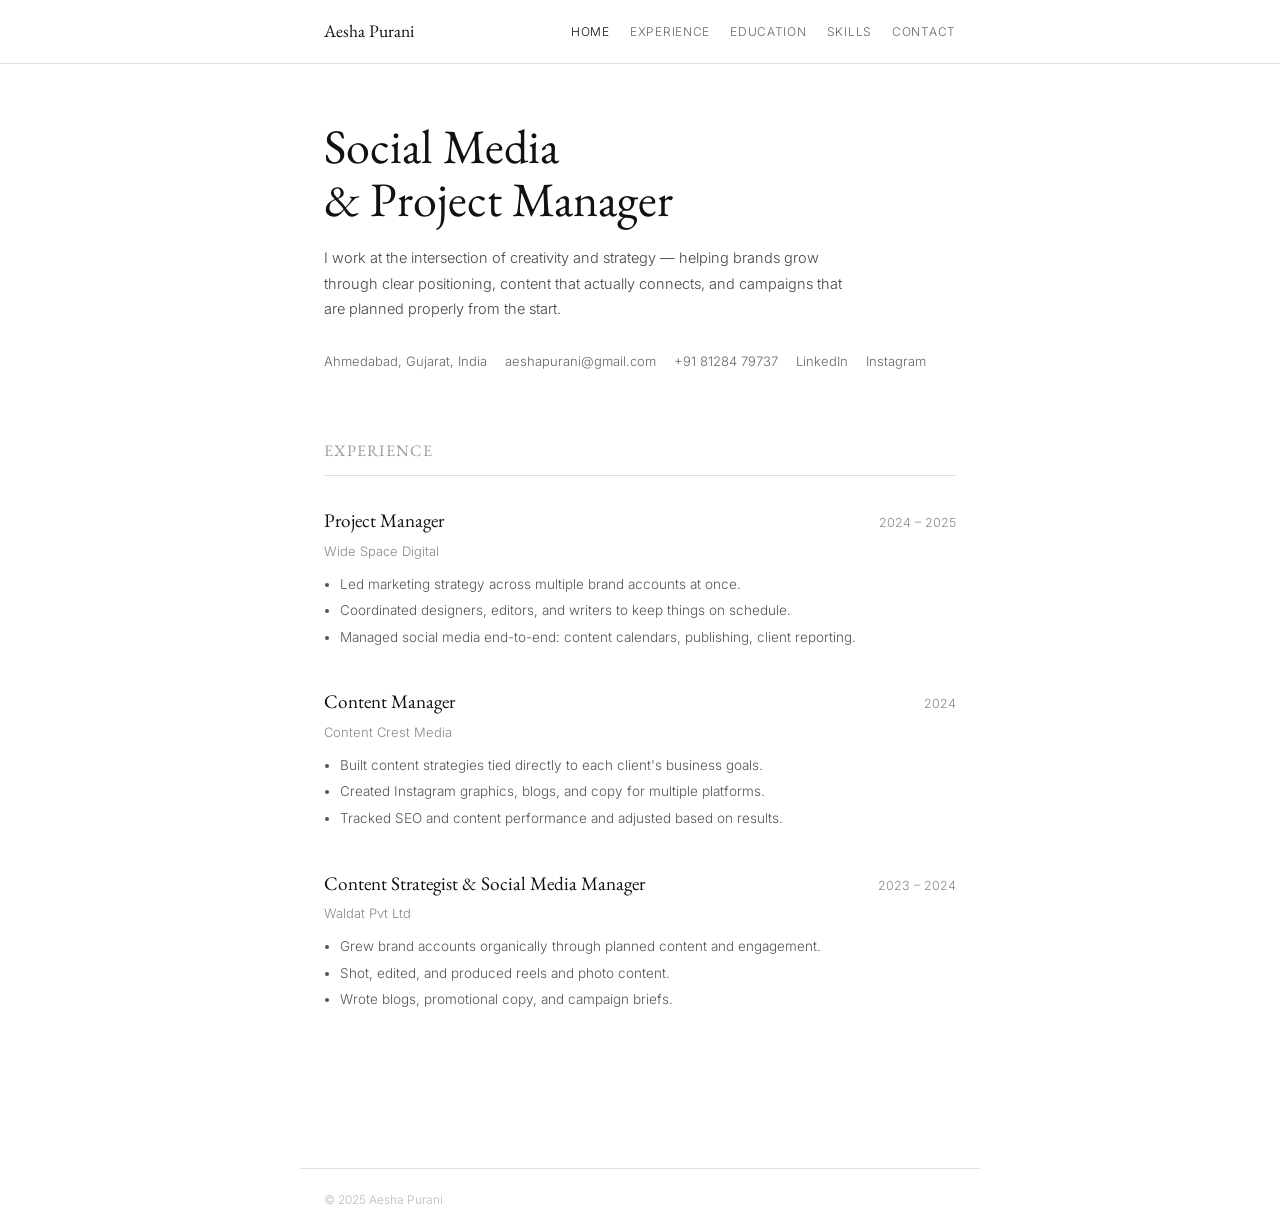
==== index.html @ ab7fec93 "Add files via upload" ====
<!DOCTYPE html>
<html lang="en">
<head>
  <meta charset="UTF-8">
  <meta name="viewport" content="width=device-width, initial-scale=1">
  <title>Aesha Purani</title>
  <link rel="stylesheet" href="style.css">
</head>
<body>
<header>
  <div class="header-inner">
    <a href="index.html" class="site-name">Aesha Purani</a>
    <nav>
      <a href="index.html" class="active">Home</a>
      <a href="experience.html">Experience</a>
      <a href="education.html">Education</a>
      <a href="skills.html">Skills</a>
      <a href="contact.html">Contact</a>
    </nav>
  </div>
</header>

<main>
  <div class="intro">
    <h1>Social Media<br>&amp; Project Manager</h1>
    <p>I work at the intersection of creativity and strategy — helping brands grow through clear positioning, content that actually connects, and campaigns that are planned properly from the start.</p>
    <div class="intro-meta">
      <span>Ahmedabad, Gujarat, India</span>
      <a href="mailto:aeshapurani@gmail.com">aeshapurani@gmail.com</a>
      <a href="tel:+918128479737">+91 81284 79737</a>
      <a href="http://linkedin.com/in/aesha-p-a12813244" target="_blank">LinkedIn</a>
      <a href="https://www.instagram.com/wildbreeeze" target="_blank">Instagram</a>
    </div>
  </div>

  <div class="section">
    <h2>Experience</h2>

    <div class="job">
      <div class="job-top">
        <span class="job-title">Project Manager</span>
        <span class="job-period">2024 – 2025</span>
      </div>
      <p class="job-company">Wide Space Digital</p>
      <ul>
        <li>Led marketing strategy across multiple brand accounts at once.</li>
        <li>Coordinated designers, editors, and writers to keep things on schedule.</li>
        <li>Managed social media end-to-end: content calendars, publishing, client reporting.</li>
      </ul>
    </div>

    <div class="job">
      <div class="job-top">
        <span class="job-title">Content Manager</span>
        <span class="job-period">2024</span>
      </div>
      <p class="job-company">Content Crest Media</p>
      <ul>
        <li>Built content strategies tied directly to each client's business goals.</li>
        <li>Created Instagram graphics, blogs, and copy for multiple platforms.</li>
        <li>Tracked SEO and content performance and adjusted based on results.</li>
      </ul>
    </div>

    <div class="job">
      <div class="job-top">
        <span class="job-title">Content Strategist &amp; Social Media Manager</span>
        <span class="job-period">2023 – 2024</span>
      </div>
      <p class="job-company">Waldat Pvt Ltd</p>
      <ul>
        <li>Grew brand accounts organically through planned content and engagement.</li>
        <li>Shot, edited, and produced reels and photo content.</li>
        <li>Wrote blogs, promotional copy, and campaign briefs.</li>
      </ul>
    </div>
  </div>
</main>

<footer>© 2025 Aesha Purani</footer>
</body>
</html>
---- style.css ----
@import url('https://fonts.googleapis.com/css2?family=EB+Garamond:ital,wght@0,400;0,500;1,400&family=Inter:wght@300;400&display=swap');

*, *::before, *::after { margin: 0; padding: 0; box-sizing: border-box; }

body {
  font-family: 'Inter', sans-serif;
  font-weight: 300;
  font-size: 14.5px;
  line-height: 1.75;
  color: #111;
  background: #fff;
}

a { color: inherit; text-decoration: none; border-bottom: 1px solid #ccc; }
a:hover { border-color: #111; }

/* nav */
header {
  border-bottom: 1px solid #e0e0e0;
  padding: 16px 0;
}
.header-inner {
  max-width: 680px;
  margin: 0 auto;
  padding: 0 24px;
  display: flex;
  align-items: center;
  justify-content: space-between;
}
.site-name {
  font-family: 'EB Garamond', Georgia, serif;
  font-size: 1.1rem;
  font-weight: 400;
  border: none;
  color: #111;
}
nav { display: flex; gap: 20px; }
nav a {
  font-size: 12px;
  letter-spacing: 0.06em;
  color: #666;
  border: none;
  text-transform: uppercase;
}
nav a:hover, nav a.active { color: #111; }

/* main layout */
main {
  max-width: 680px;
  margin: 0 auto;
  padding: 56px 24px 100px;
}

/* intro */
.intro { margin-bottom: 64px; }
.intro h1 {
  font-family: 'EB Garamond', Georgia, serif;
  font-size: 3rem;
  font-weight: 400;
  line-height: 1.1;
  margin-bottom: 20px;
}
.intro p {
  color: #444;
  max-width: 520px;
  margin-bottom: 28px;
}
.intro-meta {
  font-size: 13px;
  color: #666;
  display: flex;
  flex-wrap: wrap;
  gap: 6px 18px;
}
.intro-meta a { color: #666; border-color: transparent; }
.intro-meta a:hover { color: #111; border-color: #ccc; }

/* section */
.section { margin-bottom: 56px; }
h2 {
  font-family: 'EB Garamond', Georgia, serif;
  font-size: 1rem;
  font-weight: 400;
  letter-spacing: 0.08em;
  text-transform: uppercase;
  color: #999;
  margin-bottom: 28px;
  padding-bottom: 10px;
  border-bottom: 1px solid #e0e0e0;
}

/* experience */
.job { margin-bottom: 36px; }
.job:last-child { margin-bottom: 0; }
.job-top {
  display: flex;
  justify-content: space-between;
  align-items: baseline;
  gap: 12px;
  margin-bottom: 2px;
  flex-wrap: wrap;
}
.job-title {
  font-family: 'EB Garamond', Georgia, serif;
  font-size: 1.2rem;
  font-weight: 400;
}
.job-period { font-size: 12.5px; color: #888; white-space: nowrap; }
.job-company { font-size: 13px; color: #888; margin-bottom: 10px; }
.job ul { padding-left: 16px; color: #555; font-size: 13.5px; }
.job li { margin-bottom: 3px; }

/* education */
.edu-item { display: grid; grid-template-columns: 90px 1fr; gap: 16px; margin-bottom: 24px; }
.edu-year { font-size: 12.5px; color: #888; padding-top: 3px; }
.edu-degree {
  font-family: 'EB Garamond', Georgia, serif;
  font-size: 1.15rem;
  font-weight: 400;
  margin-bottom: 2px;
}
.edu-school { font-size: 13px; color: #666; }

/* skills */
.skill-row { display: grid; grid-template-columns: 130px 1fr; gap: 16px; padding: 10px 0; border-top: 1px solid #f0f0f0; }
.skill-row:last-child { border-bottom: 1px solid #f0f0f0; }
.skill-cat { font-size: 12px; color: #999; text-transform: uppercase; letter-spacing: 0.05em; padding-top: 1px; }
.skill-items { font-size: 13.5px; color: #444; }

/* contact */
.contact-row { display: grid; grid-template-columns: 90px 1fr; gap: 16px; padding: 11px 0; border-top: 1px solid #f0f0f0; font-size: 14px; }
.contact-row:last-child { border-bottom: 1px solid #f0f0f0; }
.contact-label { font-size: 12px; color: #999; text-transform: uppercase; letter-spacing: 0.05em; padding-top: 2px; }

footer {
  max-width: 680px;
  margin: 0 auto;
  padding: 20px 24px;
  border-top: 1px solid #e0e0e0;
  font-size: 12px;
  color: #bbb;
}

@media (max-width: 540px) {
  .intro h1 { font-size: 2.2rem; }
  .edu-item { grid-template-columns: 1fr; gap: 2px; }
  .skill-row, .contact-row { grid-template-columns: 1fr; gap: 3px; }
  .job-period { display: block; margin-top: 2px; }
}
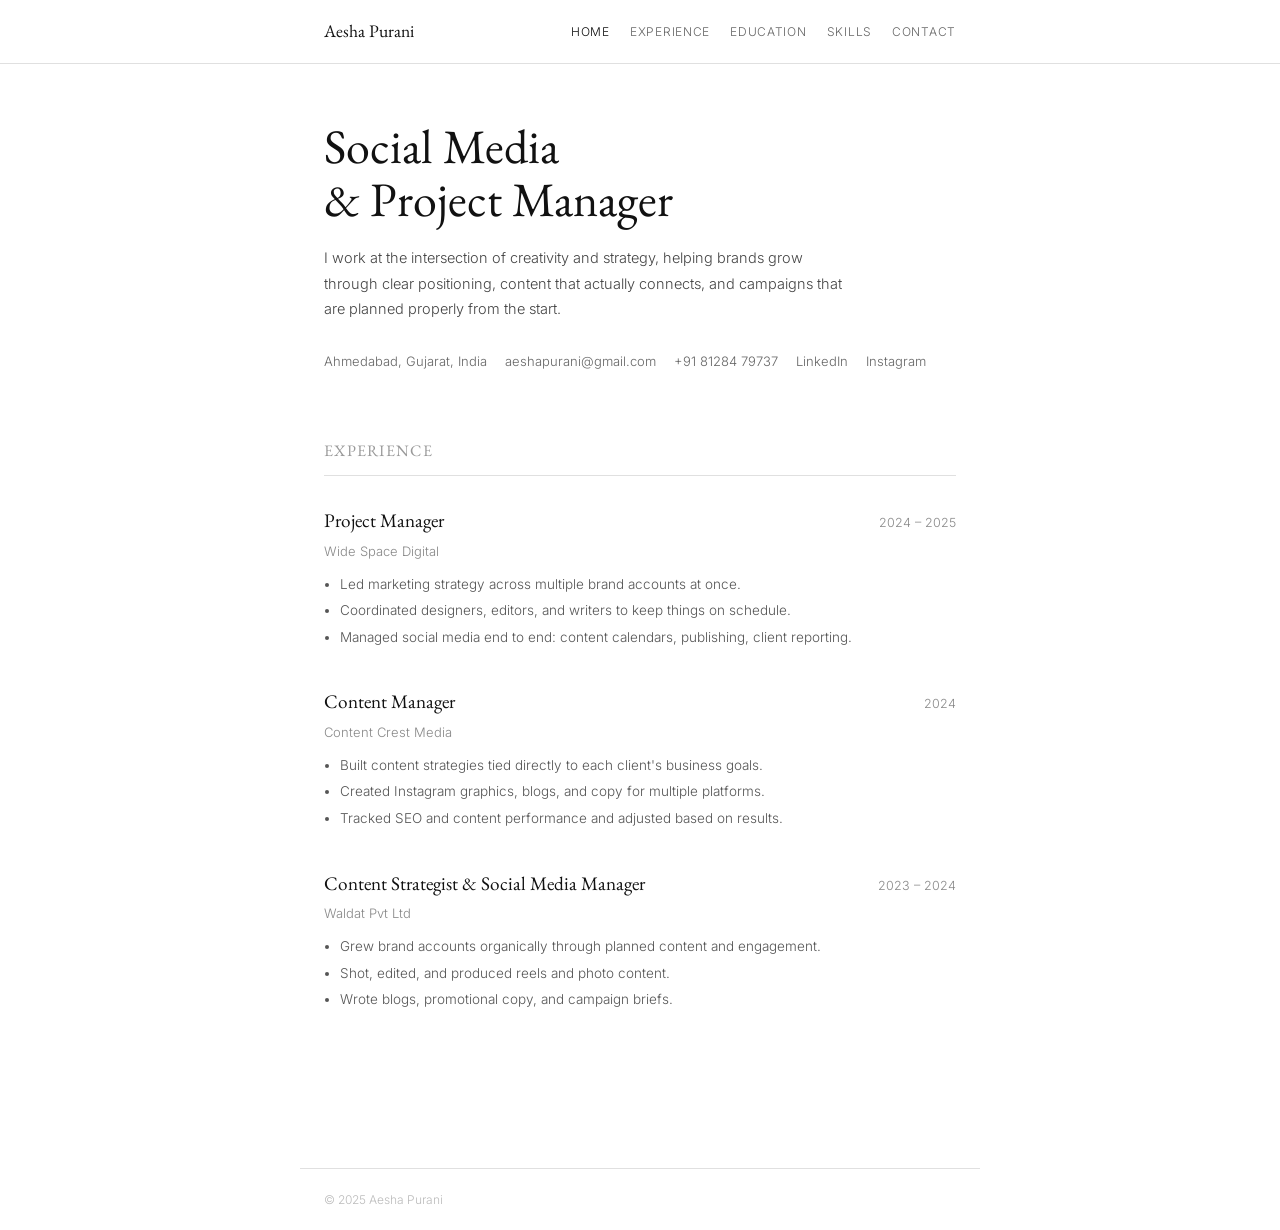
==== commit 57a4c9d3: "Update index.html" ====
--- a/index.html
+++ b/index.html
@@ -23,7 +23,7 @@
 <main>
   <div class="intro">
     <h1>Social Media<br>&amp; Project Manager</h1>
-    <p>I work at the intersection of creativity and strategy — helping brands grow through clear positioning, content that actually connects, and campaigns that are planned properly from the start.</p>
+    <p>I work at the intersection of creativity and strategy, helping brands grow through clear positioning, content that actually connects, and campaigns that are planned properly from the start.</p>
     <div class="intro-meta">
       <span>Ahmedabad, Gujarat, India</span>
       <a href="mailto:aeshapurani@gmail.com">aeshapurani@gmail.com</a>
@@ -45,7 +45,7 @@
       <ul>
         <li>Led marketing strategy across multiple brand accounts at once.</li>
         <li>Coordinated designers, editors, and writers to keep things on schedule.</li>
-        <li>Managed social media end-to-end: content calendars, publishing, client reporting.</li>
+        <li>Managed social media end to end: content calendars, publishing, client reporting.</li>
       </ul>
     </div>
 
--- a/style.css
+++ b/style.css
@@ -14,7 +14,7 @@
 a { color: inherit; text-decoration: none; border-bottom: 1px solid #ccc; }
 a:hover { border-color: #111; }
 
-/* nav */
+
 header {
   border-bottom: 1px solid #e0e0e0;
   padding: 16px 0;
@@ -44,14 +44,14 @@
 }
 nav a:hover, nav a.active { color: #111; }
 
-/* main layout */
+
 main {
   max-width: 680px;
   margin: 0 auto;
   padding: 56px 24px 100px;
 }
 
-/* intro */
+
 .intro { margin-bottom: 64px; }
 .intro h1 {
   font-family: 'EB Garamond', Georgia, serif;
@@ -75,7 +75,7 @@
 .intro-meta a { color: #666; border-color: transparent; }
 .intro-meta a:hover { color: #111; border-color: #ccc; }
 
-/* section */
+
 .section { margin-bottom: 56px; }
 h2 {
   font-family: 'EB Garamond', Georgia, serif;
@@ -89,7 +89,7 @@
   border-bottom: 1px solid #e0e0e0;
 }
 
-/* experience */
+
 .job { margin-bottom: 36px; }
 .job:last-child { margin-bottom: 0; }
 .job-top {
@@ -110,7 +110,7 @@
 .job ul { padding-left: 16px; color: #555; font-size: 13.5px; }
 .job li { margin-bottom: 3px; }
 
-/* education */
+
 .edu-item { display: grid; grid-template-columns: 90px 1fr; gap: 16px; margin-bottom: 24px; }
 .edu-year { font-size: 12.5px; color: #888; padding-top: 3px; }
 .edu-degree {
@@ -121,13 +121,13 @@
 }
 .edu-school { font-size: 13px; color: #666; }
 
-/* skills */
+
 .skill-row { display: grid; grid-template-columns: 130px 1fr; gap: 16px; padding: 10px 0; border-top: 1px solid #f0f0f0; }
 .skill-row:last-child { border-bottom: 1px solid #f0f0f0; }
 .skill-cat { font-size: 12px; color: #999; text-transform: uppercase; letter-spacing: 0.05em; padding-top: 1px; }
 .skill-items { font-size: 13.5px; color: #444; }
 
-/* contact */
+
 .contact-row { display: grid; grid-template-columns: 90px 1fr; gap: 16px; padding: 11px 0; border-top: 1px solid #f0f0f0; font-size: 14px; }
 .contact-row:last-child { border-bottom: 1px solid #f0f0f0; }
 .contact-label { font-size: 12px; color: #999; text-transform: uppercase; letter-spacing: 0.05em; padding-top: 2px; }
